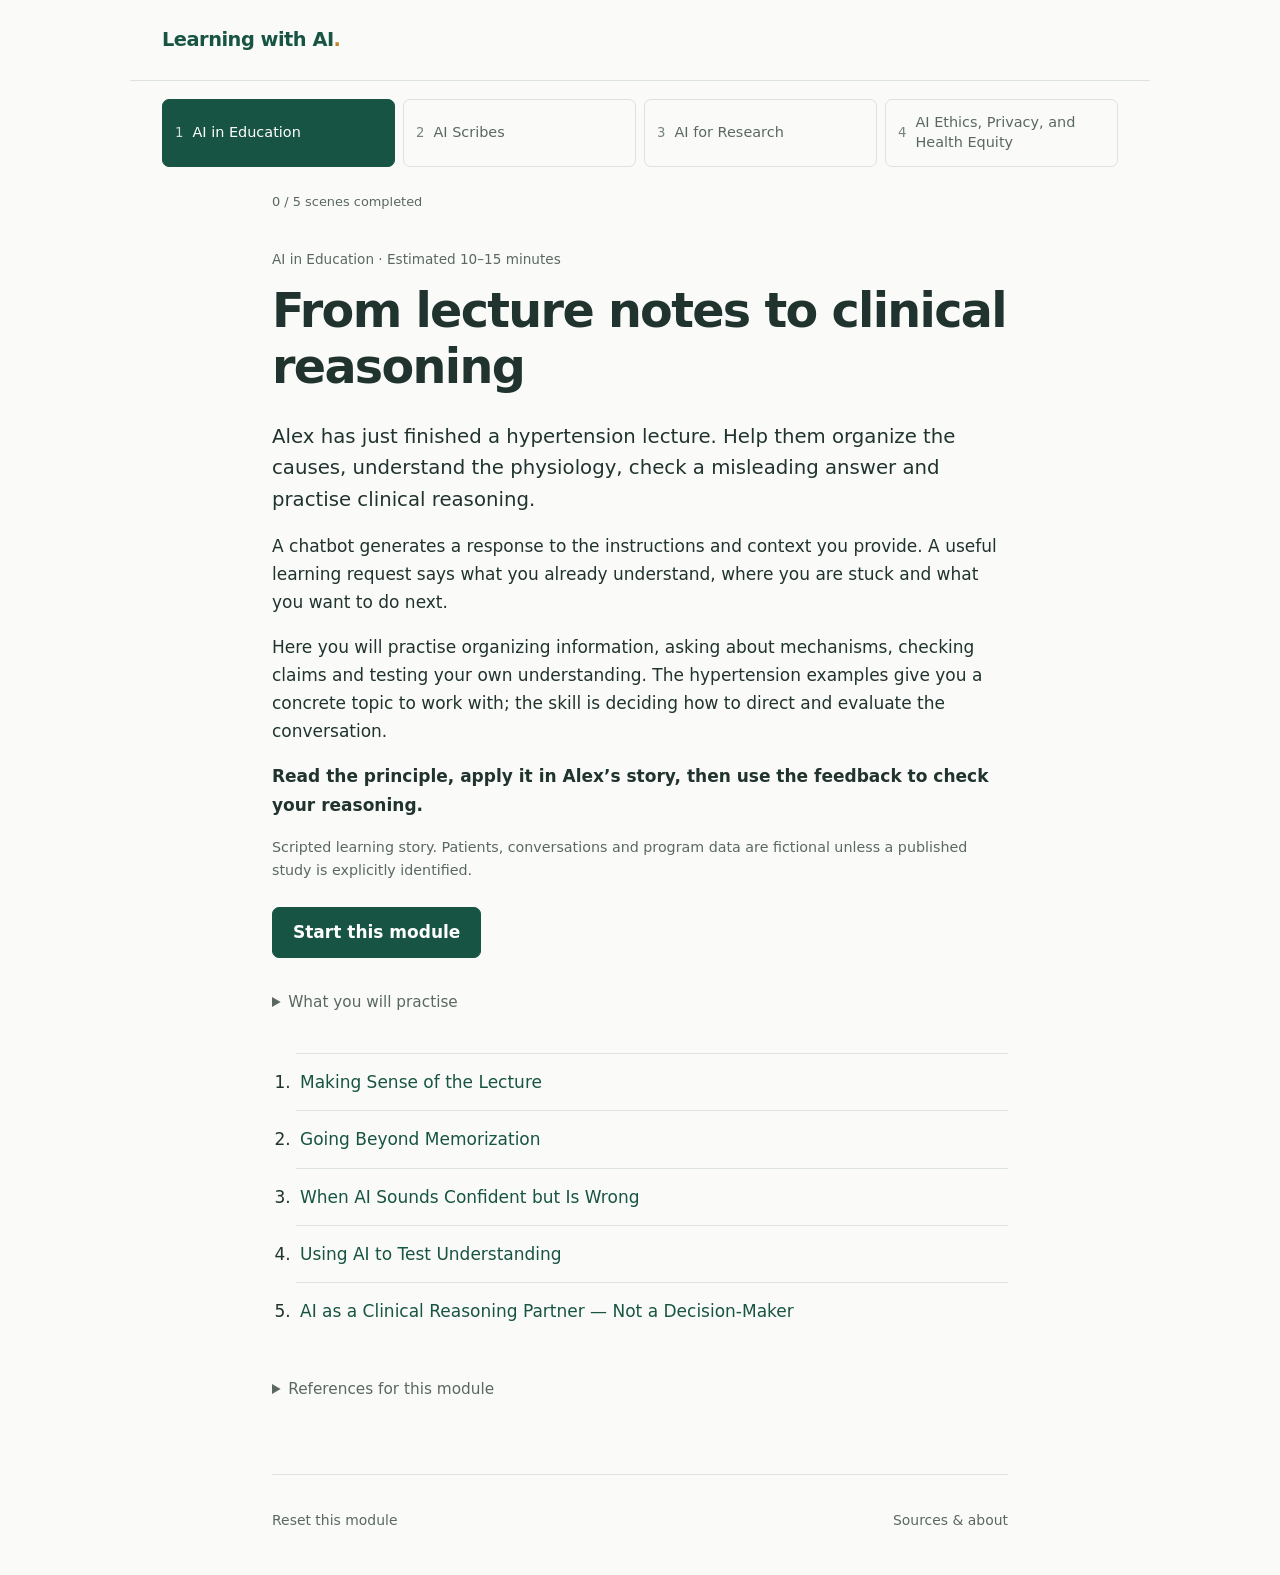
==== index.html @ 5d8c1563 "Restore chat bubbles throughout visible scenarios" ====
<!DOCTYPE html>
<html lang="en">
  <head>
    <meta charset="utf-8" />
    <meta name="viewport" content="width=device-width,initial-scale=1" />
    <meta name="theme-color" content="#173e35" />
    <meta
      name="description"
      content="Four interactive modules for medical students: AI in education, clinical scribes, research, ethics, privacy and health equity."
    />
    <title>
      Learning With AI: Education, Scribes, Research and Ethics
    </title>
    <link rel="icon" href="assets/favicon.svg" type="image/svg+xml" />
    <link rel="stylesheet" href="styles.css?v=20261108-chat-scenes" />
    <script src="scenarios.js?v=20261108-chat-scenes" defer></script>
    <script src="app.js?v=20261108-chat-scenes" defer></script>
  </head>
  <body>
    <noscript
      ><p style="padding: 24px">
        This interactive module requires JavaScript. Enable JavaScript to use
        the pre-generated activities. No live AI connection is required.
      </p></noscript
    >
    <a class="skip" href="#main">Skip to content</a>
    <header class="module-header">
      <a class="brand" href="#education">Learning with AI<span aria-hidden="true">.</span></a>
    </header>
    <nav class="module-tabs" id="module-tabs" role="tablist" aria-label="Four learning modules"></nav>
    <div class="page">
      <div class="topbar"><span>A study guide for medical students</span><span id="progress-text" aria-live="polite">0 / 5 scenes completed</span></div>
      <main id="main" role="tabpanel" tabindex="-1"></main>
      <footer>
        <button class="text-button" id="reset">Reset this module</button><button class="text-button" id="about">
          Sources & about
        </button>
      </footer>
    </div>
    <div id="toast" class="toast" role="status"></div>
  </body>
</html>
---- styles.css ----
:root {
  font-family:system-ui,-apple-system,BlinkMacSystemFont,"Segoe UI",sans-serif;
  color:#20332e;
  background:#fafbf8;
  font-size:17px;
  line-height:1.65;
  --green:#185443;
  --muted:#5a6861;
  --line:#dce3dc}

* {
  box-sizing:border-box}
body {
  margin:0}
button,select {
  font:inherit}
button,a,select {
  -webkit-tap-highlight-color:transparent}
a {
  color:var(--green);
  text-underline-offset:3px}
button {
  cursor:pointer}
button:focus-visible,a:focus-visible,select:focus-visible,summary:focus-visible {
  outline:3px solid #c38327;
  outline-offset:4px}
h1,h2,h3,p {
  margin:0 0 1rem}
h1 {
  font-size:clamp(1.9rem,5vw,2.8rem);
  line-height:1.18;
  letter-spacing:-.035em;
  font-weight:650;
  margin-bottom:1.5rem}
h2 {
  font-size:1.28rem;
  line-height:1.35;
  letter-spacing:-.015em}
h3 {
  font-size:1.05rem;
  line-height:1.4}
p:last-child {
  margin-bottom:0}
.module-header {
  max-width:1020px;
  margin:auto;
  padding:24px 32px;
  display:flex;
  justify-content:space-between;
  align-items:center;
  border-bottom:1px solid var(--line)}
.brand {
  text-decoration:none;
  font-weight:700;
  font-size:1.14rem;
  letter-spacing:-.025em}
.brand span {
  color:#c38327}
.contents {
  position:relative;
  margin:0}
.contents summary {
  padding:8px;
  min-height:44px}
.contents nav {
  position:absolute;
  right:0;
  top:100%;
  width:min(330px,85vw);
  background:white;
  border:1px solid var(--line);
  border-radius:10px;
  padding:12px;
  z-index:5;
  box-shadow:0 12px 30px #20332e15}
.contents nav a {
  display:block;
  padding:10px 12px;
  text-decoration:none;
  border-radius:5px;
  line-height:1.4}
.contents nav a:hover,.contents nav a[aria-current] {
  background:#edf3ed}
.page {
  max-width:800px;
  padding:0 32px;
  margin:auto}
.topbar {
  display:flex;
  justify-content:space-between;
  gap:16px;
  font-size:.76rem;
  color:var(--muted);
  padding:24px 0 36px}
.topbar>span:first-child {
  display:none}
main {
  min-height:65vh;
  outline:none;
  padding-bottom:40px}
.eyebrow {
  font-size:.8rem;
  color:var(--muted);
  margin-bottom:12px}
.lead {
  font-size:1.16rem;
  line-height:1.6}
.quiet,small {
  font-size:.84rem;
  color:var(--muted)}
.path {
  padding:0;
  list-style:none;
  margin:30px 0;
  counter-reset:part}
.path li {
  display:grid;
  grid-template-columns:90px 1fr;
  gap:18px;
  padding:14px 0;
  border-top:1px solid var(--line)}
.path li:last-child {
  border-bottom:1px solid var(--line)}
.path span {
  color:var(--muted);
  font-size:.94rem}
.actions {
  display:flex;
  flex-wrap:wrap;
  gap:12px;
  margin-top:24px;
  margin-bottom:20px}
.primary,.secondary {
  border:1px solid var(--green);
  border-radius:7px;
  padding:12px 20px;
  line-height:1.5;
  min-height:48px;
  text-align:left}
.primary {
  background:var(--green);
  color:white;
  font-weight:600}
.primary:hover {
  background:#103d30}
.secondary {
  background:transparent;
  color:var(--green)}
.secondary:hover {
  background:#edf3ed}
.choices {
  display:grid;
  gap:12px}
.choices .secondary {
  padding:18px 20px;
  background:white;
  border-color:#b8c7bc;
  color:#20332e}
.choices .secondary:hover {
  border-color:var(--green);
  background:#f0f5ef}
.teaching {
  margin-bottom:24px}
.context {
  border-left:3px solid #adbdb0;
  padding:4px 0 4px 18px;
  color:#3f5148;
  margin:24px 0}
.goal {
  font-size:.94rem;
  background:#edf2eb;
  border-radius:7px;
  padding:16px 20px;
  margin:26px 0 20px}
.goal b {
  font-size:.8rem;
  color:var(--muted)}
.decision h2 {
  margin-bottom:18px}
.chosen {
  font-size:.94rem;
  color:#4a5c51;
  margin:20px 0}
.chosen b {
  font-size:.8rem}
.result {
  border-left:4px solid;
  padding:18px 20px;
  border-radius:4px;
  margin:20px 0;
  outline:none;
  scroll-margin:24px}
.result h2,.result h3 {
  margin-bottom:8px}
.correct {
  background:#e9f4e9;
  border-color:#2d7045}
.incorrect {
  background:#f9eeea;
  border-color:#a44936}
.reply {
  padding:20px 0;
  border-bottom:1px solid var(--line)}
.reply h3 {
  font-size:.8rem;
  color:var(--muted);
  font-weight:500}
.reply p {
  font-size:1.04rem}
details {
  margin:22px 0;
  font-size:.9rem}
summary {
  cursor:pointer;
  color:var(--muted);
  min-height:44px;
  padding:10px 0}
details[open]>summary {
  margin-bottom:10px}
details .teaching {
  font-size:1rem}
small {
  display:block;
  line-height:1.5;
  margin-top:4px}
.sources p {
  margin-bottom:16px}
.back {
  margin-top:30px}
.back button {
  border:0;
  padding-left:0}
.case-tools {
  border-top:1px solid var(--line);
  padding-top:8px}
.case-tools label,.resource label {
  display:block;
  margin-bottom:8px;
  font-size:.85rem}
select {
  display:block;
  max-width:100%;
  border:1px solid #aebfb1;
  background:white;
  color:var(--green);
  padding:10px 12px;
  border-radius:5px;
  min-height:44px;
  margin-bottom:18px}
.hint {
  background:#f1eee0;
  padding:14px 18px;
  margin:16px 0}
.resource {
  margin-top:24px;
  padding-top:24px;
  border-top:1px solid var(--line)}
.chain {
  line-height:1.9}
blockquote {
  margin:24px 0;
  padding:20px;
  border-left:3px solid #a6b6aa;
  background:#f0f3ed;
  font-size:.94rem}
blockquote p {
  margin-top:10px}
.reference {
  padding:22px 0;
  border-bottom:1px solid var(--line)}
.reference h2 {
  font-size:1rem}
.reference p {
  font-size:.9rem;
  color:var(--muted)}
.comparison {
  font-size:.88rem;
  margin-top:14px!important}
table {
  width:100%;
  border-collapse:collapse;
  font-size:.85rem;
  line-height:1.4;
  margin:24px 0}
th,td {
  padding:12px 8px;
  text-align:left;
  border-bottom:1px solid var(--line)}
th {
  font-weight:600}
tbody th {
  font-weight:400;
  width:50%}
ul {
  padding-left:22px}
li {
  margin-bottom:12px}
footer {
  border-top:1px solid var(--line);
  padding:24px 0 32px;
  display:flex;
  justify-content:space-between;
  gap:12px}
.text-button {
  border:0;
  background:none;
  color:var(--muted);
  font-size:.82rem;
  padding:10px 0;
  min-height:44px}
.text-button:hover {
  text-decoration:underline}
.skip {
  position:absolute;
  width:1px;
  height:1px;
  padding:0;
  margin:-1px;
  overflow:hidden;
  clip:rect(0,0,0,0);
  white-space:nowrap;
  border:0}
.skip:focus {
  position:fixed;
  top:8px;
  left:8px;
  width:auto;
  height:auto;
  margin:0;
  clip:auto;
  padding:12px;
  background:white;
  z-index:10}
.toast {
  display:none}

@media(max-width:600px) {
  :root {
  font-size:16px}
.module-header {
  padding:16px 22px}
.page {
  padding:0 22px}
.topbar {
  padding:18px 0 28px}
h1 {
  font-size:2rem}
.path li {
  grid-template-columns:66px 1fr;
  gap:12px}
.actions {
  display:grid}
.actions button {
  width:100%}
.choices .secondary {
  padding:16px}
.result {
  padding:16px}
blockquote {
  padding:16px}
th,td {
  padding:10px 5px}
.brand {
  font-size:1.05rem}
}

@media(prefers-reduced-motion:reduce) {
  * {
  scroll-behavior:auto!important}
}

.verbatim {
  font: inherit;
  white-space: pre-wrap;
  overflow-wrap: anywhere;
  margin: 14px 0 0;
  line-height: 1.65;
}
.verbatim.code {
  font-family: ui-monospace, monospace;
  font-size: .78rem;
}
.hash { overflow-wrap: anywhere; }
.provenance { font-size: .8rem; }
.provenance .verbatim { font-size: .84rem; }
.source-check { margin-top: 22px; padding: 16px; background: #f1eee0; font-size: .9rem; }
.interactive-example { margin: 24px 0; }
.interactive-example iframe { width: 100%; height: 760px; border: 1px solid var(--line); border-radius: 8px; background: #f3f6fb; }
.choices { min-width: 0; }
.choices button { min-width: 0; overflow-wrap: anywhere; }

/* Four persistent top-level modules; all four stay visible on phones. */
.module-tabs { max-width: 1020px; margin: 0 auto; padding: 18px 32px 0; display: grid; grid-template-columns: repeat(4,minmax(0,1fr)); gap: 8px; }
.module-tabs button { display: flex; align-items: center; gap: 9px; text-align: left; padding: 13px 12px; min-height: 68px; border: 1px solid var(--line); background: transparent; color: var(--muted); border-radius: 7px; font-size: .85rem; line-height: 1.35; }
.module-tabs button[aria-selected="true"] { background: var(--green); border-color: var(--green); color: white; }
.tab-number { font-size: .78rem; opacity: .8; }
.scene-list { padding-left: 24px; margin: 28px 0; }
.scene-list li { border-top: 1px solid var(--line); margin: 0; }
.scene-list a { text-decoration: none; display: flex; justify-content: space-between; gap: 12px; padding: 14px 4px; }
.scene-list small { margin: 0; white-space: nowrap; }
.simulation { font-size: .84rem; color: var(--muted); }
.policy { margin: 24px 0; padding: 20px; background: #eef2e9; border-left: 3px solid #78966c; font-size: .88rem; }
.policy h2 { font-size: 1.05rem; }
.chat-example,.case-card { border: 1px solid var(--line); background: white; padding: 20px; border-radius: 8px; margin: 24px 0; }
.chat-label { color: var(--muted); font-size: .8rem; margin-bottom: 12px; }
.chat-example p,.case-card p { margin-bottom: 10px; }
.chat-example p:last-child,.case-card p:last-child { margin: 0; }
.table-wrap { overflow-x: auto; max-width: 100%; margin: 20px 0; }
.table-wrap table { min-width: 480px; margin: 0; }
.code-view { white-space: pre-wrap; overflow-wrap: anywhere; background: #edf1eb; padding: 18px; font-size: .82rem; line-height: 1.6; border-radius: 6px; }
fieldset { border: 0; padding: 0; margin: 26px 0 0; min-width: 0; }
legend { font-size: 1.15rem; font-weight: 600; line-height: 1.5; margin-bottom: 18px; }
.check-choice { display: flex; align-items: flex-start; gap: 12px; padding: 16px; border: 1px solid #b8c7bc; background: white; border-radius: 7px; margin-bottom: 12px; cursor: pointer; }
.check-choice input { flex: 0 0 auto; width: 19px; height: 19px; margin-top: 5px; accent-color: var(--green); }
.review-item { border-top: 1px solid #cbd5c7; padding: 16px 0 0; margin-top: 16px; }
.review-item h3 { font-size: .95rem; }.review-item p { font-size: .9rem; }.review-item.missed h3 { color: #8b352a; }
.note-review { display: grid; gap: 20px; margin: 24px 0; }
.encounter { margin: 0; padding: 16px 20px; background: #eff3ec; border: 1px solid var(--line); border-radius: 7px; }
.encounter p { font-size: .9rem; }.clinical-note { border: 1px solid var(--line); background: white; padding: 22px; border-radius: 7px; }
.clinical-note p { font-size: .9rem; margin-bottom: 10px; }.clinical-note h2 { font-size: 1.15rem; }
.journey { display: grid; grid-template-columns: repeat(3,minmax(0,1fr)); gap: 12px; padding: 0; list-style: none; margin: 26px 0; }
.journey li { margin: 0; padding: 16px; background: #edf2eb; border-radius: 7px; font-size: .9rem; }.journey span { display: block; margin-top: 8px; font-size: .82rem; }.journey .barrier { background: #f4eadd; }
.dashboard { background: #eef2e9; border-radius: 7px; padding: 20px; margin: 24px 0; }.dashboard>div { display: grid; grid-template-columns: repeat(3,minmax(0,1fr)); gap: 14px; margin: 20px 0; }.dashboard strong { display: block; font-size: 1.8rem; line-height: 1.4; }.dashboard p { font-size: .85rem; }
@media(min-width:1000px){.note-review { grid-template-columns: 1fr 1fr; }.page:has(.note-review) { max-width: 1060px; }}
@media(max-width:600px){.module-tabs { padding: 16px 22px 0; grid-template-columns: repeat(2,minmax(0,1fr)); }.module-tabs button { font-size: .83rem; min-height: 76px; padding: 12px; }.journey { grid-template-columns: 1fr; }.dashboard>div { grid-template-columns: 1fr; }.dashboard>div p { display: flex; align-items: center; gap: 16px; margin: 0; }.dashboard strong { font-size: 1.5rem; min-width: 90px; }.clinical-note { padding: 18px; }}
.incorrect-code { border-left: 3px solid #a44936; background: #f9eeea; }
.correct-code { border-left: 3px solid #2d7045; background: #e9f4e9; }
.dialogue { display: grid; gap: 12px; margin: 24px 0; }
.dialogue-turn { padding: 16px 20px; border-radius: 8px; background: #edf2eb; border: 1px solid var(--line); }
.dialogue-turn.student-turn { background: white; margin-left: 24px; }
.dialogue-turn .chat-label { margin-bottom: 6px; }
.featured-continuation,.formula-check { margin: 26px 0; padding-top: 20px; border-top: 1px solid var(--line); }
.writing-comparison { display: grid; grid-template-columns: repeat(2,minmax(0,1fr)); gap: 16px; }
.writing-comparison article { border: 1px solid var(--line); border-radius: 7px; padding: 18px; background: white; }
.writing-comparison h3 { font-size: .95rem; }.writing-comparison p { font-size: .92rem; }
.equity-comparison { background: #edf2eb; padding: 20px; border-radius: 7px; margin: 24px 0; }
.equity-comparison p { font-size: .9rem; }.equity-comparison td,.equity-comparison th { overflow-wrap: anywhere; }
@media(max-width:600px){.writing-comparison { grid-template-columns: 1fr; }.dialogue-turn.student-turn { margin-left: 12px; }.dialogue-turn { padding: 16px; }}

.teaching { margin: 28px 0 34px; padding: 22px 24px; background: #edf2eb; border-radius: 8px; }
.teaching h2 { font-size: 1.3rem; }.teaching .eyebrow { margin: 0 0 8px; }
.teaching p:last-child { margin-bottom: 0; }.application { color: var(--muted); }
.scenario { border-top: 1px solid var(--line); padding-top: 24px; margin-bottom: 30px; }
.scenario>h2 { margin-bottom: 24px; }.scenario .dialogue { margin: 16px 0; }
.learning-route { font-weight: 600; }
@media(max-width:600px){.teaching { padding: 18px; }}

.conversation { display: grid; gap: 18px; margin: 24px 0; min-width: 0; }
.conversation-turn { max-width: 92%; min-width: 0; padding: 18px 22px; border: 1px solid var(--line); border-radius: 14px 14px 14px 3px; background: #fff; }
.conversation-turn.from-student { justify-self: end; background: #e4eee8; border-radius: 14px 14px 3px 14px; }
.conversation-turn.from-ai { background: #f0f3ee; }
.conversation-turn .speaker { font-size: .8rem; font-weight: 700; color: #285748; margin-bottom: 10px; }
.conversation-turn p:last-child,.scene-narration p:last-child { margin-bottom: 0; }
.scene-narration { color: #52635c; font-size: .94rem; }
.conversation-turn pre { max-width: 100%; }.conversation-turn .table-wrap { max-width: 100%; }
@media(max-width:600px){.conversation-turn { max-width: 96%; padding: 16px; }.conversation { gap: 16px; }}
.scene-narration { min-width: 0; }.conversation .table-wrap { width: 100%; overflow-x: auto; }.conversation-turn { width: fit-content; overflow-wrap: anywhere; box-sizing: border-box; }
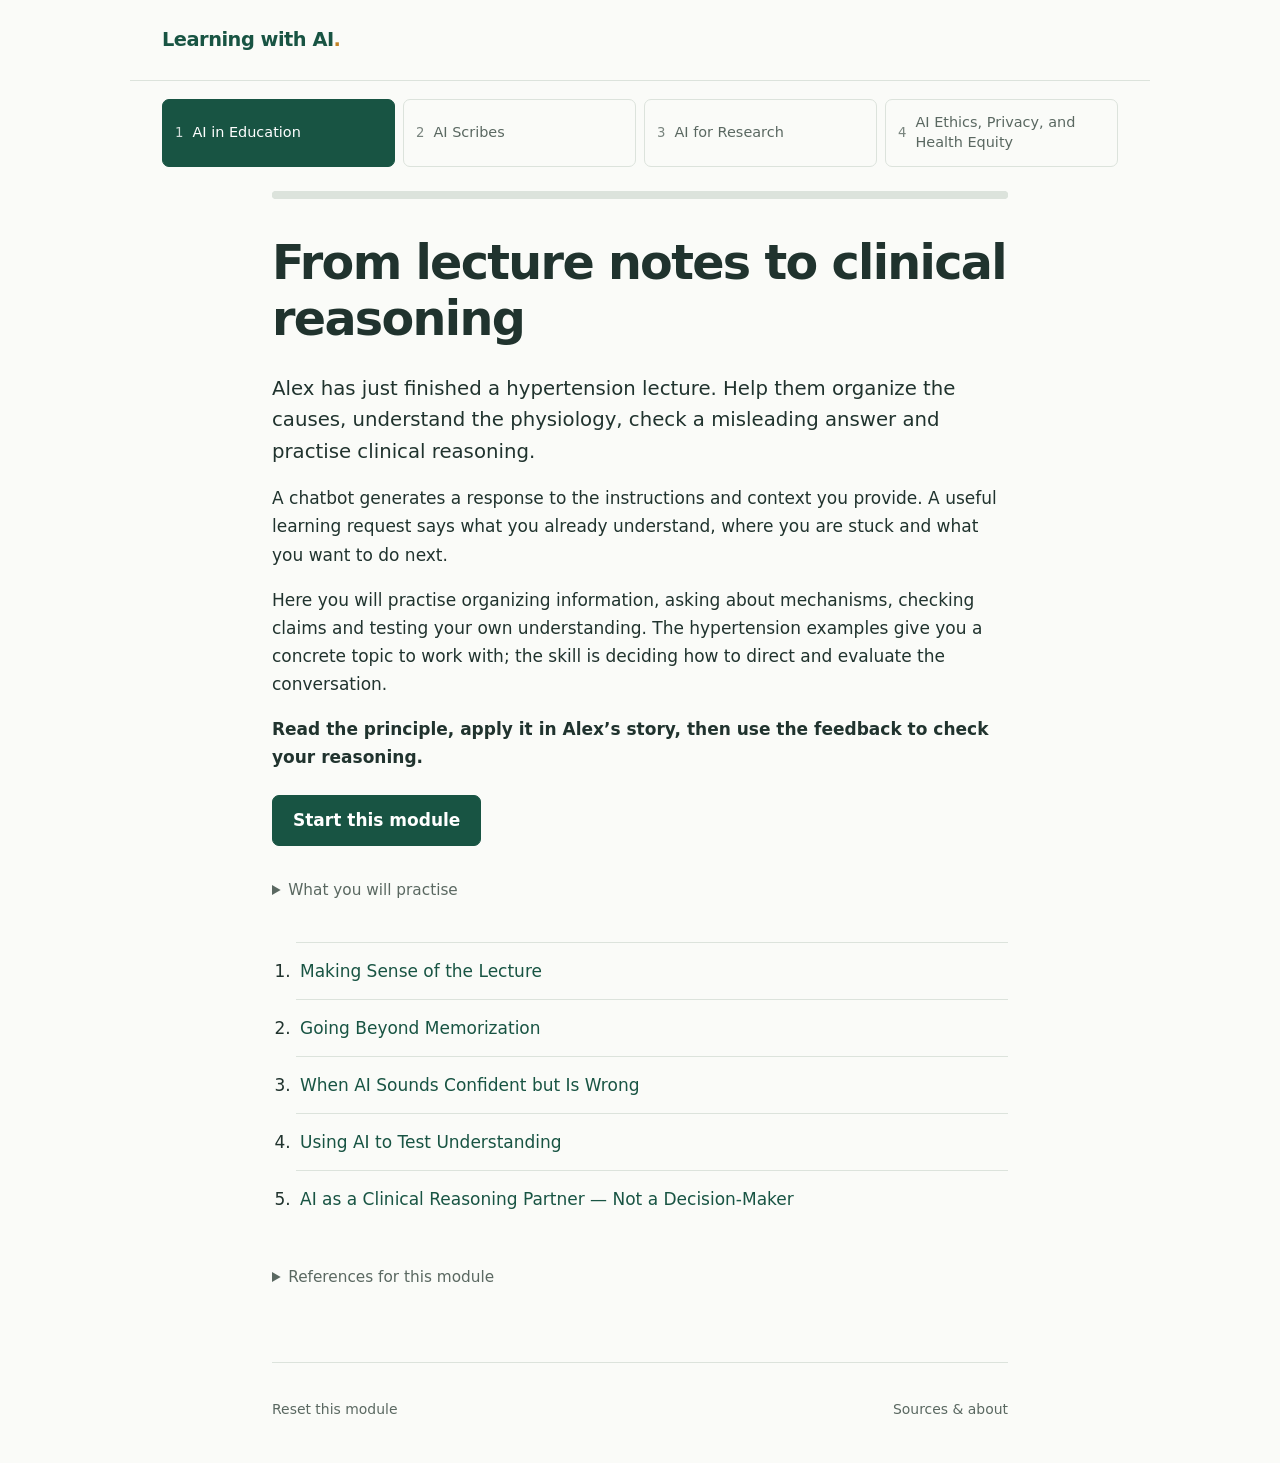
==== commit 121d7d84: "Remove disclaimers and repeated module label; add progress bar; credit authors Co-Authored-By: Claud" ====
--- a/index.html
+++ b/index.html
@@ -12,9 +12,9 @@
       Learning With AI: Education, Scribes, Research and Ethics
     </title>
     <link rel="icon" href="assets/favicon.svg" type="image/svg+xml" />
-    <link rel="stylesheet" href="styles.css?v=20261108-chat-scenes" />
-    <script src="scenarios.js?v=20261108-chat-scenes" defer></script>
-    <script src="app.js?v=20261108-chat-scenes" defer></script>
+    <link rel="stylesheet" href="styles.css?v=20261108-challenging-options" />
+    <script src="scenarios.js?v=20261108-challenging-options" defer></script>
+    <script src="app.js?v=20261108-challenging-options" defer></script>
   </head>
   <body>
     <noscript
@@ -29,7 +29,7 @@
     </header>
     <nav class="module-tabs" id="module-tabs" role="tablist" aria-label="Four learning modules"></nav>
     <div class="page">
-      <div class="topbar"><span>A study guide for medical students</span><span id="progress-text" aria-live="polite">0 / 5 scenes completed</span></div>
+      <div class="topbar"><span>A study guide for medical students</span><progress id="progress" max="5" value="0"></progress></div>
       <main id="main" role="tabpanel" tabindex="-1"></main>
       <footer>
         <button class="text-button" id="reset">Reset this module</button><button class="text-button" id="about">
--- a/styles.css
+++ b/styles.css
@@ -455,3 +455,27 @@
 .conversation-turn pre { max-width: 100%; }.conversation-turn .table-wrap { max-width: 100%; }
 @media(max-width:600px){.conversation-turn { max-width: 96%; padding: 16px; }.conversation { gap: 16px; }}
 .scene-narration { min-width: 0; }.conversation .table-wrap { width: 100%; overflow-x: auto; }.conversation-turn { width: fit-content; overflow-wrap: anywhere; box-sizing: border-box; }
+
+.scenario-heading { display:flex; flex-wrap:wrap; align-items:baseline; justify-content:space-between; gap:8px 20px; margin-bottom:22px; }
+.scenario-heading h2 { margin:0; }.scenario-heading button { font-size:.85rem; }
+.chat-list { padding-left:22px; margin:12px 0 18px; }.chat-list li { margin:4px 0; }
+.decision { scroll-margin-top:24px; }.decision:focus { outline:none; }
+.continuation { margin:28px 0; }.continuation>h2 { font-size:1.2rem; }
+.conversation .table-wrap table { min-width: 680px; }.conversation .table-wrap th,.conversation .table-wrap td { overflow-wrap: normal; word-break: normal; }
+
+#progress {
+  flex:1;
+  height:8px;
+  border:0;
+  border-radius:4px;
+  background:var(--line);
+  appearance:none}
+#progress::-webkit-progress-bar {
+  background:var(--line);
+  border-radius:4px}
+#progress::-webkit-progress-value {
+  background:var(--green);
+  border-radius:4px}
+#progress::-moz-progress-bar {
+  background:var(--green);
+  border-radius:4px}
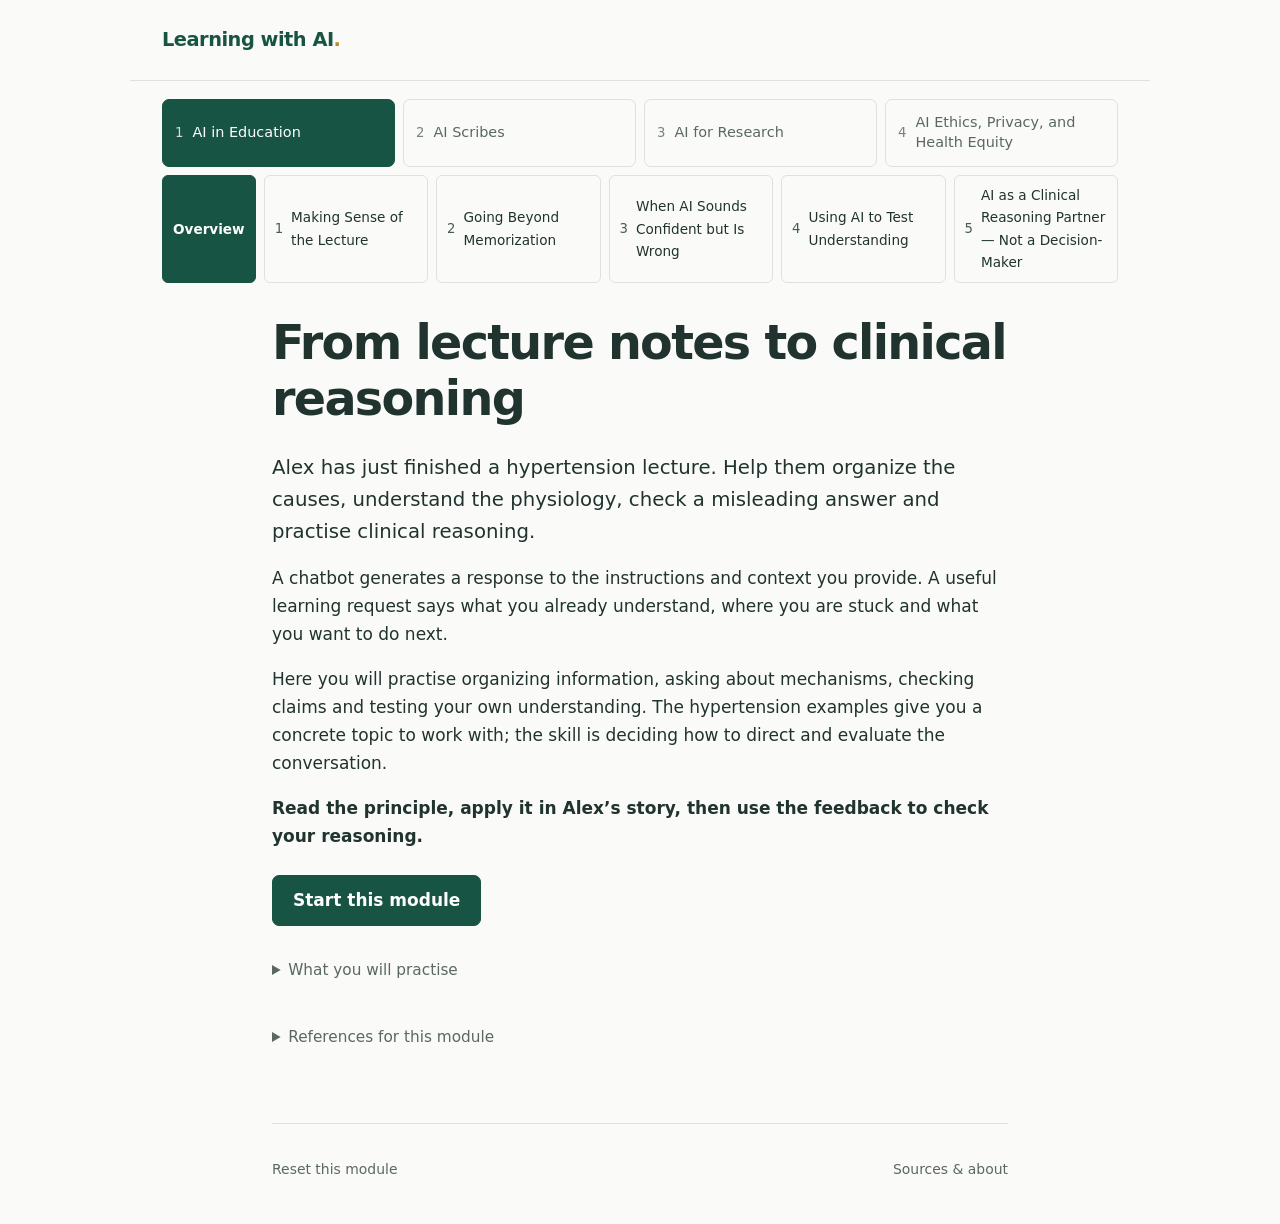
==== commit 2ae23ef0: "Add scene button row; remove progress bar and repeated scene titles Co-Authored-By: Claude Opus 5.5 " ====
--- a/index.html
+++ b/index.html
@@ -12,9 +12,9 @@
       Learning With AI: Education, Scribes, Research and Ethics
     </title>
     <link rel="icon" href="assets/favicon.svg" type="image/svg+xml" />
-    <link rel="stylesheet" href="styles.css?v=20261108-challenging-options" />
-    <script src="scenarios.js?v=20261108-challenging-options" defer></script>
-    <script src="app.js?v=20261108-challenging-options" defer></script>
+    <link rel="stylesheet" href="styles.css?v=20261110-scene-row2" />
+    <script src="scenarios.js?v=20261110-scene-row2" defer></script>
+    <script src="app.js?v=20261110-scene-row2" defer></script>
   </head>
   <body>
     <noscript
@@ -28,9 +28,9 @@
       <a class="brand" href="#education">Learning with AI<span aria-hidden="true">.</span></a>
     </header>
     <nav class="module-tabs" id="module-tabs" role="tablist" aria-label="Four learning modules"></nav>
+    <nav class="scene-tabs" id="scene-tabs" aria-label="Scenes in this module"></nav>
     <div class="page">
-      <div class="topbar"><span>A study guide for medical students</span><progress id="progress" max="5" value="0"></progress></div>
-      <main id="main" role="tabpanel" tabindex="-1"></main>
+            <main id="main" role="tabpanel" tabindex="-1"></main>
       <footer>
         <button class="text-button" id="reset">Reset this module</button><button class="text-button" id="about">
           Sources & about
--- a/styles.css
+++ b/styles.css
@@ -463,19 +463,53 @@
 .continuation { margin:28px 0; }.continuation>h2 { font-size:1.2rem; }
 .conversation .table-wrap table { min-width: 680px; }.conversation .table-wrap th,.conversation .table-wrap td { overflow-wrap: normal; word-break: normal; }
 
-#progress {
-  flex:1;
-  height:8px;
-  border:0;
-  border-radius:4px;
-  background:var(--line);
-  appearance:none}
-#progress::-webkit-progress-bar {
-  background:var(--line);
-  border-radius:4px}
-#progress::-webkit-progress-value {
+.scene-tabs {
+  position:relative;
+  max-width:1020px;
+  margin:0 auto;
+  padding:8px 32px 0;
+  display:flex;
+  gap:8px;
+  overflow-x:auto}
+.scene-tabs button {
+  flex:1 1 0;
+  min-width:120px;
+  min-height:48px;
+  display:flex;
+  align-items:center;
+  gap:8px;
+  text-align:left;
+  padding:8px 10px;
+  border:1px solid var(--line);
+  border-radius:6px;
+  background:transparent;
+  color:inherit;
+  font:inherit;
+  font-size:.8rem;
+  cursor:pointer}
+.scene-tabs button:first-child {
+  flex:0 0 auto;
+  min-width:0}
+.scene-tabs button[aria-current="page"] {
   background:var(--green);
-  border-radius:4px}
-#progress::-moz-progress-bar {
-  background:var(--green);
-  border-radius:4px}
+  border-color:var(--green);
+  color:white;
+  font-weight:600}
+.scene-tabs .done[aria-current="page"] .tab-number {
+  color:white}
+main {
+  padding-top:32px}
+.visually-hidden {
+  position:absolute;
+  width:1px;
+  height:1px;
+  overflow:hidden;
+  clip:rect(0 0 0 0);
+  white-space:nowrap}
+.scene-tabs .done .tab-number {
+  color:var(--green);
+  font-weight:700}
+@media(max-width:600px){.scene-tabs {
+  padding:8px 22px 0}
+.scene-tabs button {
+  flex:0 0 150px}}
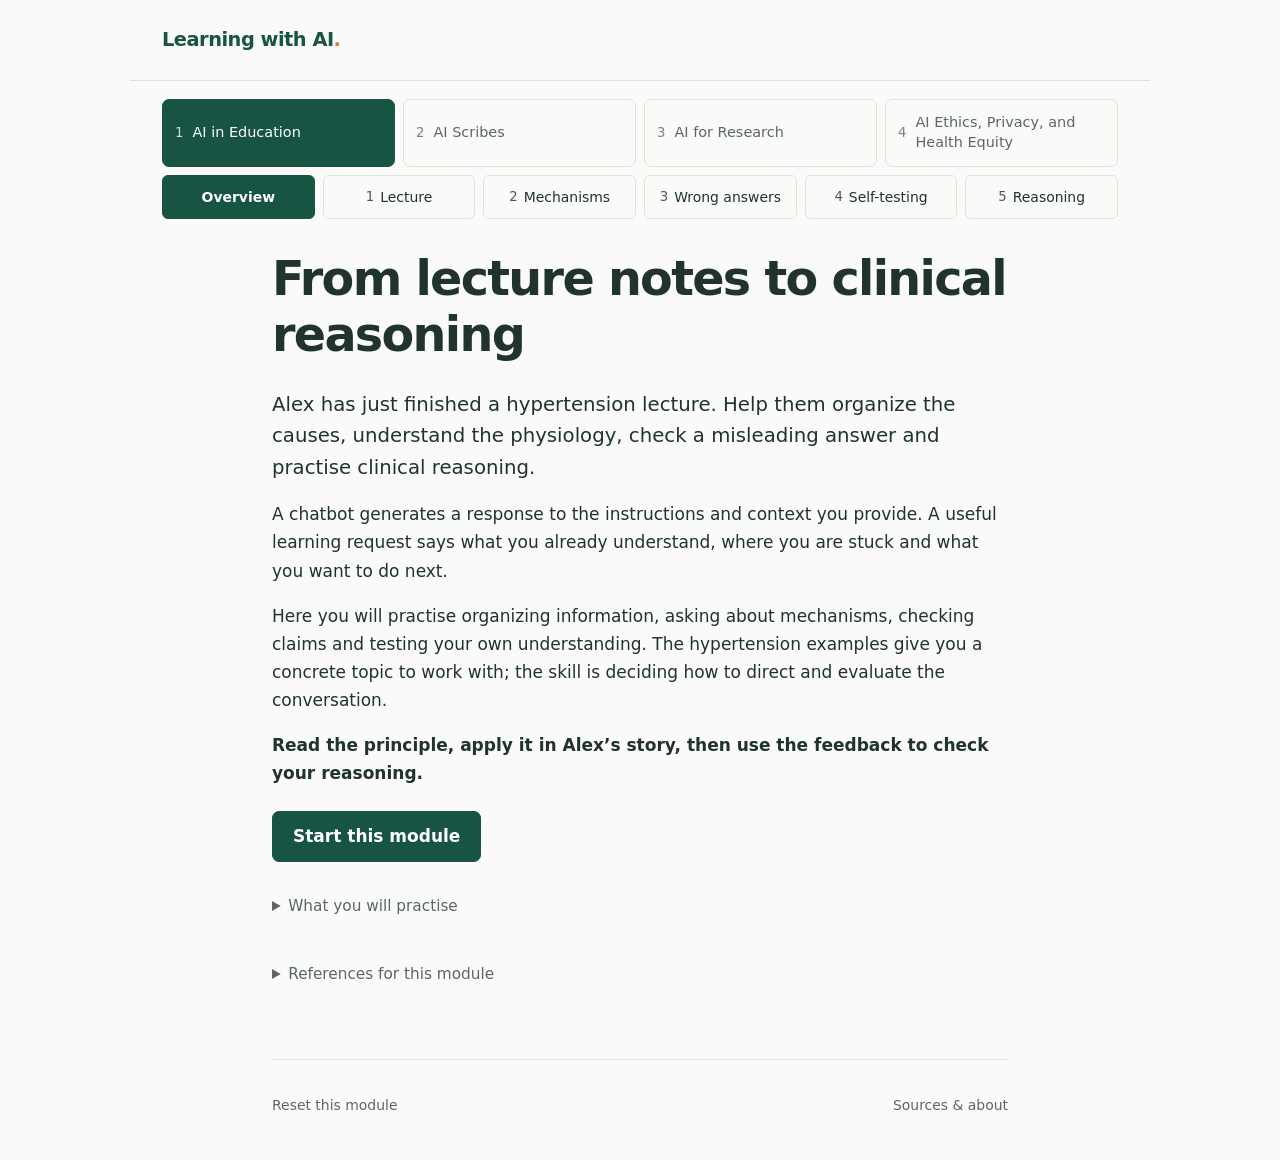
==== commit 649ad932: "Short scene labels without scrolling; restore scene titles Co-Authored-By: Claude Opus 5.5 <noreply@" ====
--- a/index.html
+++ b/index.html
@@ -12,9 +12,9 @@
       Learning With AI: Education, Scribes, Research and Ethics
     </title>
     <link rel="icon" href="assets/favicon.svg" type="image/svg+xml" />
-    <link rel="stylesheet" href="styles.css?v=20261110-scene-row2" />
-    <script src="scenarios.js?v=20261110-scene-row2" defer></script>
-    <script src="app.js?v=20261110-scene-row2" defer></script>
+    <link rel="stylesheet" href="styles.css?v=20261110-scene-row3" />
+    <script src="scenarios.js?v=20261110-scene-row3" defer></script>
+    <script src="app.js?v=20261110-scene-row3" defer></script>
   </head>
   <body>
     <noscript
--- a/styles.css
+++ b/styles.css
@@ -464,32 +464,29 @@
 .conversation .table-wrap table { min-width: 680px; }.conversation .table-wrap th,.conversation .table-wrap td { overflow-wrap: normal; word-break: normal; }
 
 .scene-tabs {
-  position:relative;
   max-width:1020px;
   margin:0 auto;
   padding:8px 32px 0;
-  display:flex;
-  gap:8px;
-  overflow-x:auto}
+  display:grid;
+  grid-auto-flow:column;
+  grid-auto-columns:minmax(0,1fr);
+  gap:8px}
 .scene-tabs button {
-  flex:1 1 0;
-  min-width:120px;
-  min-height:48px;
+  min-height:44px;
   display:flex;
   align-items:center;
-  gap:8px;
-  text-align:left;
-  padding:8px 10px;
+  justify-content:center;
+  gap:6px;
+  text-align:center;
+  padding:6px 8px;
   border:1px solid var(--line);
   border-radius:6px;
   background:transparent;
   color:inherit;
   font:inherit;
-  font-size:.8rem;
+  font-size:.82rem;
+  line-height:1.2;
   cursor:pointer}
-.scene-tabs button:first-child {
-  flex:0 0 auto;
-  min-width:0}
 .scene-tabs button[aria-current="page"] {
   background:var(--green);
   border-color:var(--green);
@@ -510,6 +507,6 @@
   color:var(--green);
   font-weight:700}
 @media(max-width:600px){.scene-tabs {
-  padding:8px 22px 0}
-.scene-tabs button {
-  flex:0 0 150px}}
+  padding:8px 22px 0;
+  grid-auto-flow:row;
+  grid-template-columns:repeat(4,minmax(0,1fr))}}
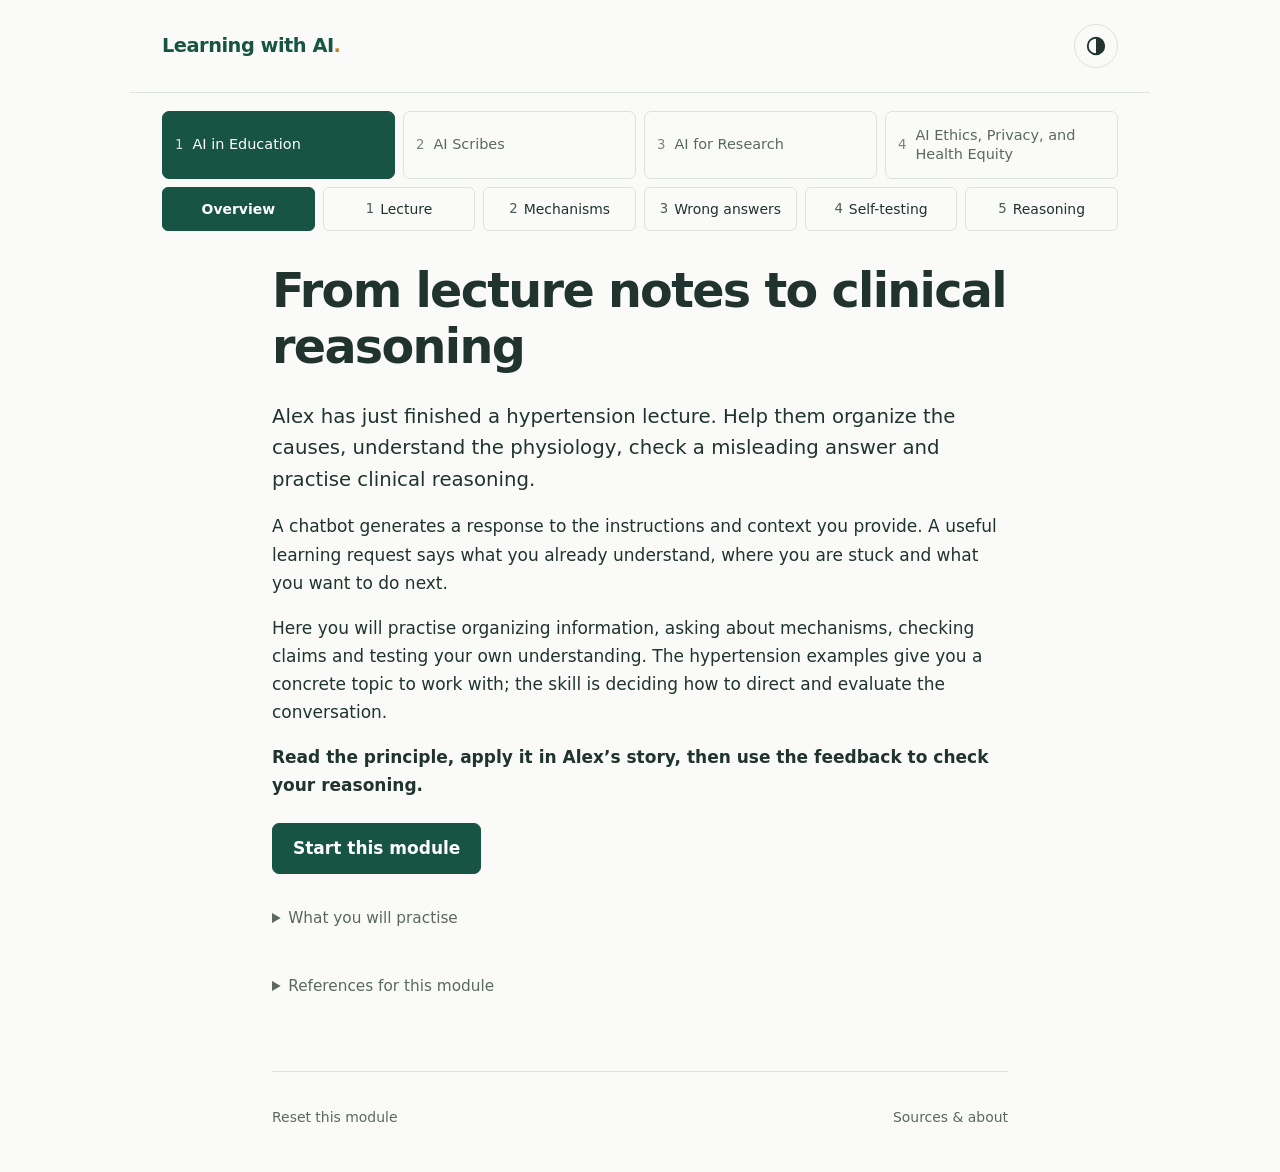
==== commit b369b900: "Add light and dark mode with WCAG AA colour tokens Co-Authored-By: Claude Opus 5.5 <noreply@anthropi" ====
--- a/index.html
+++ b/index.html
@@ -11,10 +11,13 @@
     <title>
       Learning With AI: Education, Scribes, Research and Ethics
     </title>
+    <script>
+      try { const t = localStorage.getItem('learning-with-ai-theme'); document.documentElement.dataset.theme = t || (matchMedia('(prefers-color-scheme: dark)').matches ? 'dark' : 'light'); } catch { document.documentElement.dataset.theme = 'light'; }
+    </script>
     <link rel="icon" href="assets/favicon.svg" type="image/svg+xml" />
-    <link rel="stylesheet" href="styles.css?v=20261110-scene-row3" />
-    <script src="scenarios.js?v=20261110-scene-row3" defer></script>
-    <script src="app.js?v=20261110-scene-row3" defer></script>
+    <link rel="stylesheet" href="styles.css?v=20261110-theme" />
+    <script src="scenarios.js?v=20261110-theme" defer></script>
+    <script src="app.js?v=20261110-theme" defer></script>
   </head>
   <body>
     <noscript
@@ -26,6 +29,7 @@
     <a class="skip" href="#main">Skip to content</a>
     <header class="module-header">
       <a class="brand" href="#education">Learning with AI<span aria-hidden="true">.</span></a>
+      <button type="button" class="theme-toggle" id="theme-toggle" aria-label="Switch to dark mode" title="Switch to dark mode"><svg width="22" height="22" viewBox="0 0 24 24" aria-hidden="true"><circle cx="12" cy="12" r="9" fill="none" stroke="currentColor" stroke-width="2"/><path d="M12 3a9 9 0 0 1 0 18z" fill="currentColor"/></svg></button>
     </header>
     <nav class="module-tabs" id="module-tabs" role="tablist" aria-label="Four learning modules"></nav>
     <nav class="scene-tabs" id="scene-tabs" aria-label="Scenes in this module"></nav>
--- a/styles.css
+++ b/styles.css
@@ -1,12 +1,52 @@
 :root {
   font-family:system-ui,-apple-system,BlinkMacSystemFont,"Segoe UI",sans-serif;
-  color:#20332e;
-  background:#fafbf8;
+  color:var(--text);
+  background:var(--bg);
   font-size:17px;
   line-height:1.65;
+  color-scheme:light;
+  --text:#20332e;
+  --text2:#3f5148;
+  --bg:#fafbf8;
+  --surface:#ffffff;
+  --tint:#edf2eb;
+  --warm:#f1eee0;
   --green:#185443;
+  --green-hover:#103d30;
+  --on-green:#ffffff;
+  --link:#185443;
   --muted:#5a6861;
-  --line:#dce3dc}
+  --line:#dce3dc;
+  --border:#7f9387;
+  --border-accent:#78966c;
+  --accent:#c38327;
+  --ok:#2d7045;
+  --ok-bg:#e9f4e9;
+  --bad:#a44936;
+  --bad-bg:#f9eeea;
+  --bad-text:#8b352a}
+:root[data-theme="dark"] {
+  color-scheme:dark;
+  --text:#e4ece7;
+  --text2:#c4d0ca;
+  --bg:#111715;
+  --surface:#19221f;
+  --tint:#1f2a26;
+  --warm:#2a2620;
+  --green:#1d6b53;
+  --green-hover:#24805f;
+  --on-green:#ffffff;
+  --link:#86d0ad;
+  --muted:#a9b7b0;
+  --line:#2f3b37;
+  --border:#6f8479;
+  --border-accent:#6f9a7e;
+  --accent:#e2a64c;
+  --ok:#6fcf8f;
+  --ok-bg:#16301f;
+  --bad:#f08c78;
+  --bad-bg:#3a1f1a;
+  --bad-text:#f4a596}
 
 * {
   box-sizing:border-box}
@@ -17,12 +57,12 @@
 button,a,select {
   -webkit-tap-highlight-color:transparent}
 a {
-  color:var(--green);
+  color:var(--link);
   text-underline-offset:3px}
 button {
   cursor:pointer}
 button:focus-visible,a:focus-visible,select:focus-visible,summary:focus-visible {
-  outline:3px solid #c38327;
+  outline:3px solid var(--accent);
   outline-offset:4px}
 h1,h2,h3,p {
   margin:0 0 1rem}
@@ -55,7 +95,7 @@
   font-size:1.14rem;
   letter-spacing:-.025em}
 .brand span {
-  color:#c38327}
+  color:var(--accent)}
 .contents {
   position:relative;
   margin:0}
@@ -67,7 +107,7 @@
   right:0;
   top:100%;
   width:min(330px,85vw);
-  background:white;
+  background:var(--surface);
   border:1px solid var(--line);
   border-radius:10px;
   padding:12px;
@@ -80,7 +120,7 @@
   border-radius:5px;
   line-height:1.4}
 .contents nav a:hover,.contents nav a[aria-current] {
-  background:#edf3ed}
+  background:var(--tint)}
 .page {
   max-width:800px;
   padding:0 32px;
@@ -139,36 +179,36 @@
   text-align:left}
 .primary {
   background:var(--green);
-  color:white;
+  color:var(--on-green);
   font-weight:600}
 .primary:hover {
-  background:#103d30}
+  background:var(--green-hover)}
 .secondary {
   background:transparent;
-  color:var(--green)}
+  color:var(--link)}
 .secondary:hover {
-  background:#edf3ed}
+  background:var(--tint)}
 .choices {
   display:grid;
   gap:12px}
 .choices .secondary {
   padding:18px 20px;
-  background:white;
-  border-color:#b8c7bc;
-  color:#20332e}
+  background:var(--surface);
+  border-color:var(--border);
+  color:var(--text)}
 .choices .secondary:hover {
   border-color:var(--green);
-  background:#f0f5ef}
+  background:var(--tint)}
 .teaching {
   margin-bottom:24px}
 .context {
-  border-left:3px solid #adbdb0;
+  border-left:3px solid var(--border);
   padding:4px 0 4px 18px;
-  color:#3f5148;
+  color:var(--text2);
   margin:24px 0}
 .goal {
   font-size:.94rem;
-  background:#edf2eb;
+  background:var(--tint);
   border-radius:7px;
   padding:16px 20px;
   margin:26px 0 20px}
@@ -179,7 +219,7 @@
   margin-bottom:18px}
 .chosen {
   font-size:.94rem;
-  color:#4a5c51;
+  color:var(--text2);
   margin:20px 0}
 .chosen b {
   font-size:.8rem}
@@ -193,11 +233,11 @@
 .result h2,.result h3 {
   margin-bottom:8px}
 .correct {
-  background:#e9f4e9;
-  border-color:#2d7045}
+  background:var(--ok-bg);
+  border-color:var(--ok)}
 .incorrect {
-  background:#f9eeea;
-  border-color:#a44936}
+  background:var(--bad-bg);
+  border-color:var(--bad)}
 .reply {
   padding:20px 0;
   border-bottom:1px solid var(--line)}
@@ -240,15 +280,15 @@
 select {
   display:block;
   max-width:100%;
-  border:1px solid #aebfb1;
-  background:white;
-  color:var(--green);
+  border:1px solid var(--border);
+  background:var(--surface);
+  color:var(--link);
   padding:10px 12px;
   border-radius:5px;
   min-height:44px;
   margin-bottom:18px}
 .hint {
-  background:#f1eee0;
+  background:var(--warm);
   padding:14px 18px;
   margin:16px 0}
 .resource {
@@ -260,8 +300,8 @@
 blockquote {
   margin:24px 0;
   padding:20px;
-  border-left:3px solid #a6b6aa;
-  background:#f0f3ed;
+  border-left:3px solid var(--border);
+  background:var(--tint);
   font-size:.94rem}
 blockquote p {
   margin-top:10px}
@@ -329,7 +369,7 @@
   margin:0;
   clip:auto;
   padding:12px;
-  background:white;
+  background:var(--surface);
   z-index:10}
 .toast {
   display:none}
@@ -383,61 +423,61 @@
 .hash { overflow-wrap: anywhere; }
 .provenance { font-size: .8rem; }
 .provenance .verbatim { font-size: .84rem; }
-.source-check { margin-top: 22px; padding: 16px; background: #f1eee0; font-size: .9rem; }
+.source-check { margin-top: 22px; padding: 16px; background: var(--warm); font-size: .9rem; }
 .interactive-example { margin: 24px 0; }
-.interactive-example iframe { width: 100%; height: 760px; border: 1px solid var(--line); border-radius: 8px; background: #f3f6fb; }
+.interactive-example iframe { width: 100%; height: 760px; border: 1px solid var(--line); border-radius: 8px; background: var(--tint); }
 .choices { min-width: 0; }
 .choices button { min-width: 0; overflow-wrap: anywhere; }
 
 /* Four persistent top-level modules; all four stay visible on phones. */
 .module-tabs { max-width: 1020px; margin: 0 auto; padding: 18px 32px 0; display: grid; grid-template-columns: repeat(4,minmax(0,1fr)); gap: 8px; }
 .module-tabs button { display: flex; align-items: center; gap: 9px; text-align: left; padding: 13px 12px; min-height: 68px; border: 1px solid var(--line); background: transparent; color: var(--muted); border-radius: 7px; font-size: .85rem; line-height: 1.35; }
-.module-tabs button[aria-selected="true"] { background: var(--green); border-color: var(--green); color: white; }
+.module-tabs button[aria-selected="true"] { background: var(--green); border-color: var(--green); color: var(--on-green); }
 .tab-number { font-size: .78rem; opacity: .8; }
 .scene-list { padding-left: 24px; margin: 28px 0; }
 .scene-list li { border-top: 1px solid var(--line); margin: 0; }
 .scene-list a { text-decoration: none; display: flex; justify-content: space-between; gap: 12px; padding: 14px 4px; }
 .scene-list small { margin: 0; white-space: nowrap; }
 .simulation { font-size: .84rem; color: var(--muted); }
-.policy { margin: 24px 0; padding: 20px; background: #eef2e9; border-left: 3px solid #78966c; font-size: .88rem; }
+.policy { margin: 24px 0; padding: 20px; background: var(--tint); border-left: 3px solid var(--border-accent); font-size: .88rem; }
 .policy h2 { font-size: 1.05rem; }
-.chat-example,.case-card { border: 1px solid var(--line); background: white; padding: 20px; border-radius: 8px; margin: 24px 0; }
+.chat-example,.case-card { border: 1px solid var(--line); background: var(--surface); padding: 20px; border-radius: 8px; margin: 24px 0; }
 .chat-label { color: var(--muted); font-size: .8rem; margin-bottom: 12px; }
 .chat-example p,.case-card p { margin-bottom: 10px; }
 .chat-example p:last-child,.case-card p:last-child { margin: 0; }
 .table-wrap { overflow-x: auto; max-width: 100%; margin: 20px 0; }
 .table-wrap table { min-width: 480px; margin: 0; }
-.code-view { white-space: pre-wrap; overflow-wrap: anywhere; background: #edf1eb; padding: 18px; font-size: .82rem; line-height: 1.6; border-radius: 6px; }
+.code-view { white-space: pre-wrap; overflow-wrap: anywhere; background: var(--tint); padding: 18px; font-size: .82rem; line-height: 1.6; border-radius: 6px; }
 fieldset { border: 0; padding: 0; margin: 26px 0 0; min-width: 0; }
 legend { font-size: 1.15rem; font-weight: 600; line-height: 1.5; margin-bottom: 18px; }
-.check-choice { display: flex; align-items: flex-start; gap: 12px; padding: 16px; border: 1px solid #b8c7bc; background: white; border-radius: 7px; margin-bottom: 12px; cursor: pointer; }
+.check-choice { display: flex; align-items: flex-start; gap: 12px; padding: 16px; border: 1px solid var(--border); background: var(--surface); border-radius: 7px; margin-bottom: 12px; cursor: pointer; }
 .check-choice input { flex: 0 0 auto; width: 19px; height: 19px; margin-top: 5px; accent-color: var(--green); }
-.review-item { border-top: 1px solid #cbd5c7; padding: 16px 0 0; margin-top: 16px; }
-.review-item h3 { font-size: .95rem; }.review-item p { font-size: .9rem; }.review-item.missed h3 { color: #8b352a; }
+.review-item { border-top: 1px solid var(--border); padding: 16px 0 0; margin-top: 16px; }
+.review-item h3 { font-size: .95rem; }.review-item p { font-size: .9rem; }.review-item.missed h3 { color: var(--bad-text); }
 .note-review { display: grid; gap: 20px; margin: 24px 0; }
-.encounter { margin: 0; padding: 16px 20px; background: #eff3ec; border: 1px solid var(--line); border-radius: 7px; }
-.encounter p { font-size: .9rem; }.clinical-note { border: 1px solid var(--line); background: white; padding: 22px; border-radius: 7px; }
+.encounter { margin: 0; padding: 16px 20px; background: var(--tint); border: 1px solid var(--line); border-radius: 7px; }
+.encounter p { font-size: .9rem; }.clinical-note { border: 1px solid var(--line); background: var(--surface); padding: 22px; border-radius: 7px; }
 .clinical-note p { font-size: .9rem; margin-bottom: 10px; }.clinical-note h2 { font-size: 1.15rem; }
 .journey { display: grid; grid-template-columns: repeat(3,minmax(0,1fr)); gap: 12px; padding: 0; list-style: none; margin: 26px 0; }
-.journey li { margin: 0; padding: 16px; background: #edf2eb; border-radius: 7px; font-size: .9rem; }.journey span { display: block; margin-top: 8px; font-size: .82rem; }.journey .barrier { background: #f4eadd; }
-.dashboard { background: #eef2e9; border-radius: 7px; padding: 20px; margin: 24px 0; }.dashboard>div { display: grid; grid-template-columns: repeat(3,minmax(0,1fr)); gap: 14px; margin: 20px 0; }.dashboard strong { display: block; font-size: 1.8rem; line-height: 1.4; }.dashboard p { font-size: .85rem; }
+.journey li { margin: 0; padding: 16px; background: var(--tint); border-radius: 7px; font-size: .9rem; }.journey span { display: block; margin-top: 8px; font-size: .82rem; }.journey .barrier { background: var(--warm); }
+.dashboard { background: var(--tint); border-radius: 7px; padding: 20px; margin: 24px 0; }.dashboard>div { display: grid; grid-template-columns: repeat(3,minmax(0,1fr)); gap: 14px; margin: 20px 0; }.dashboard strong { display: block; font-size: 1.8rem; line-height: 1.4; }.dashboard p { font-size: .85rem; }
 @media(min-width:1000px){.note-review { grid-template-columns: 1fr 1fr; }.page:has(.note-review) { max-width: 1060px; }}
 @media(max-width:600px){.module-tabs { padding: 16px 22px 0; grid-template-columns: repeat(2,minmax(0,1fr)); }.module-tabs button { font-size: .83rem; min-height: 76px; padding: 12px; }.journey { grid-template-columns: 1fr; }.dashboard>div { grid-template-columns: 1fr; }.dashboard>div p { display: flex; align-items: center; gap: 16px; margin: 0; }.dashboard strong { font-size: 1.5rem; min-width: 90px; }.clinical-note { padding: 18px; }}
-.incorrect-code { border-left: 3px solid #a44936; background: #f9eeea; }
-.correct-code { border-left: 3px solid #2d7045; background: #e9f4e9; }
+.incorrect-code { border-left: 3px solid var(--bad); background: var(--bad-bg); }
+.correct-code { border-left: 3px solid var(--ok); background: var(--ok-bg); }
 .dialogue { display: grid; gap: 12px; margin: 24px 0; }
-.dialogue-turn { padding: 16px 20px; border-radius: 8px; background: #edf2eb; border: 1px solid var(--line); }
-.dialogue-turn.student-turn { background: white; margin-left: 24px; }
+.dialogue-turn { padding: 16px 20px; border-radius: 8px; background: var(--tint); border: 1px solid var(--line); }
+.dialogue-turn.student-turn { background: var(--surface); margin-left: 24px; }
 .dialogue-turn .chat-label { margin-bottom: 6px; }
 .featured-continuation,.formula-check { margin: 26px 0; padding-top: 20px; border-top: 1px solid var(--line); }
 .writing-comparison { display: grid; grid-template-columns: repeat(2,minmax(0,1fr)); gap: 16px; }
-.writing-comparison article { border: 1px solid var(--line); border-radius: 7px; padding: 18px; background: white; }
+.writing-comparison article { border: 1px solid var(--line); border-radius: 7px; padding: 18px; background: var(--surface); }
 .writing-comparison h3 { font-size: .95rem; }.writing-comparison p { font-size: .92rem; }
-.equity-comparison { background: #edf2eb; padding: 20px; border-radius: 7px; margin: 24px 0; }
+.equity-comparison { background: var(--tint); padding: 20px; border-radius: 7px; margin: 24px 0; }
 .equity-comparison p { font-size: .9rem; }.equity-comparison td,.equity-comparison th { overflow-wrap: anywhere; }
 @media(max-width:600px){.writing-comparison { grid-template-columns: 1fr; }.dialogue-turn.student-turn { margin-left: 12px; }.dialogue-turn { padding: 16px; }}
 
-.teaching { margin: 28px 0 34px; padding: 22px 24px; background: #edf2eb; border-radius: 8px; }
+.teaching { margin: 28px 0 34px; padding: 22px 24px; background: var(--tint); border-radius: 8px; }
 .teaching h2 { font-size: 1.3rem; }.teaching .eyebrow { margin: 0 0 8px; }
 .teaching p:last-child { margin-bottom: 0; }.application { color: var(--muted); }
 .scenario { border-top: 1px solid var(--line); padding-top: 24px; margin-bottom: 30px; }
@@ -446,12 +486,12 @@
 @media(max-width:600px){.teaching { padding: 18px; }}
 
 .conversation { display: grid; gap: 18px; margin: 24px 0; min-width: 0; }
-.conversation-turn { max-width: 92%; min-width: 0; padding: 18px 22px; border: 1px solid var(--line); border-radius: 14px 14px 14px 3px; background: #fff; }
-.conversation-turn.from-student { justify-self: end; background: #e4eee8; border-radius: 14px 14px 3px 14px; }
-.conversation-turn.from-ai { background: #f0f3ee; }
-.conversation-turn .speaker { font-size: .8rem; font-weight: 700; color: #285748; margin-bottom: 10px; }
+.conversation-turn { max-width: 92%; min-width: 0; padding: 18px 22px; border: 1px solid var(--line); border-radius: 14px 14px 14px 3px; background: var(--surface); }
+.conversation-turn.from-student { justify-self: end; background: var(--tint); border-radius: 14px 14px 3px 14px; }
+.conversation-turn.from-ai { background: var(--tint); }
+.conversation-turn .speaker { font-size: .8rem; font-weight: 700; color: var(--link); margin-bottom: 10px; }
 .conversation-turn p:last-child,.scene-narration p:last-child { margin-bottom: 0; }
-.scene-narration { color: #52635c; font-size: .94rem; }
+.scene-narration { color: var(--text2); font-size: .94rem; }
 .conversation-turn pre { max-width: 100%; }.conversation-turn .table-wrap { max-width: 100%; }
 @media(max-width:600px){.conversation-turn { max-width: 96%; padding: 16px; }.conversation { gap: 16px; }}
 .scene-narration { min-width: 0; }.conversation .table-wrap { width: 100%; overflow-x: auto; }.conversation-turn { width: fit-content; overflow-wrap: anywhere; box-sizing: border-box; }
@@ -490,10 +530,10 @@
 .scene-tabs button[aria-current="page"] {
   background:var(--green);
   border-color:var(--green);
-  color:white;
+  color:var(--on-green);
   font-weight:600}
 .scene-tabs .done[aria-current="page"] .tab-number {
-  color:white}
+  color:var(--on-green)}
 main {
   padding-top:32px}
 .visually-hidden {
@@ -504,9 +544,22 @@
   clip:rect(0 0 0 0);
   white-space:nowrap}
 .scene-tabs .done .tab-number {
-  color:var(--green);
+  color:var(--link);
   font-weight:700}
 @media(max-width:600px){.scene-tabs {
   padding:8px 22px 0;
   grid-auto-flow:row;
   grid-template-columns:repeat(4,minmax(0,1fr))}}
+
+.theme-toggle {
+  display:inline-flex;
+  align-items:center;
+  justify-content:center;
+  width:44px;
+  height:44px;
+  border:1px solid var(--line);
+  border-radius:50%;
+  background:transparent;
+  color:var(--text)}
+.theme-toggle:hover {
+  background:var(--tint)}
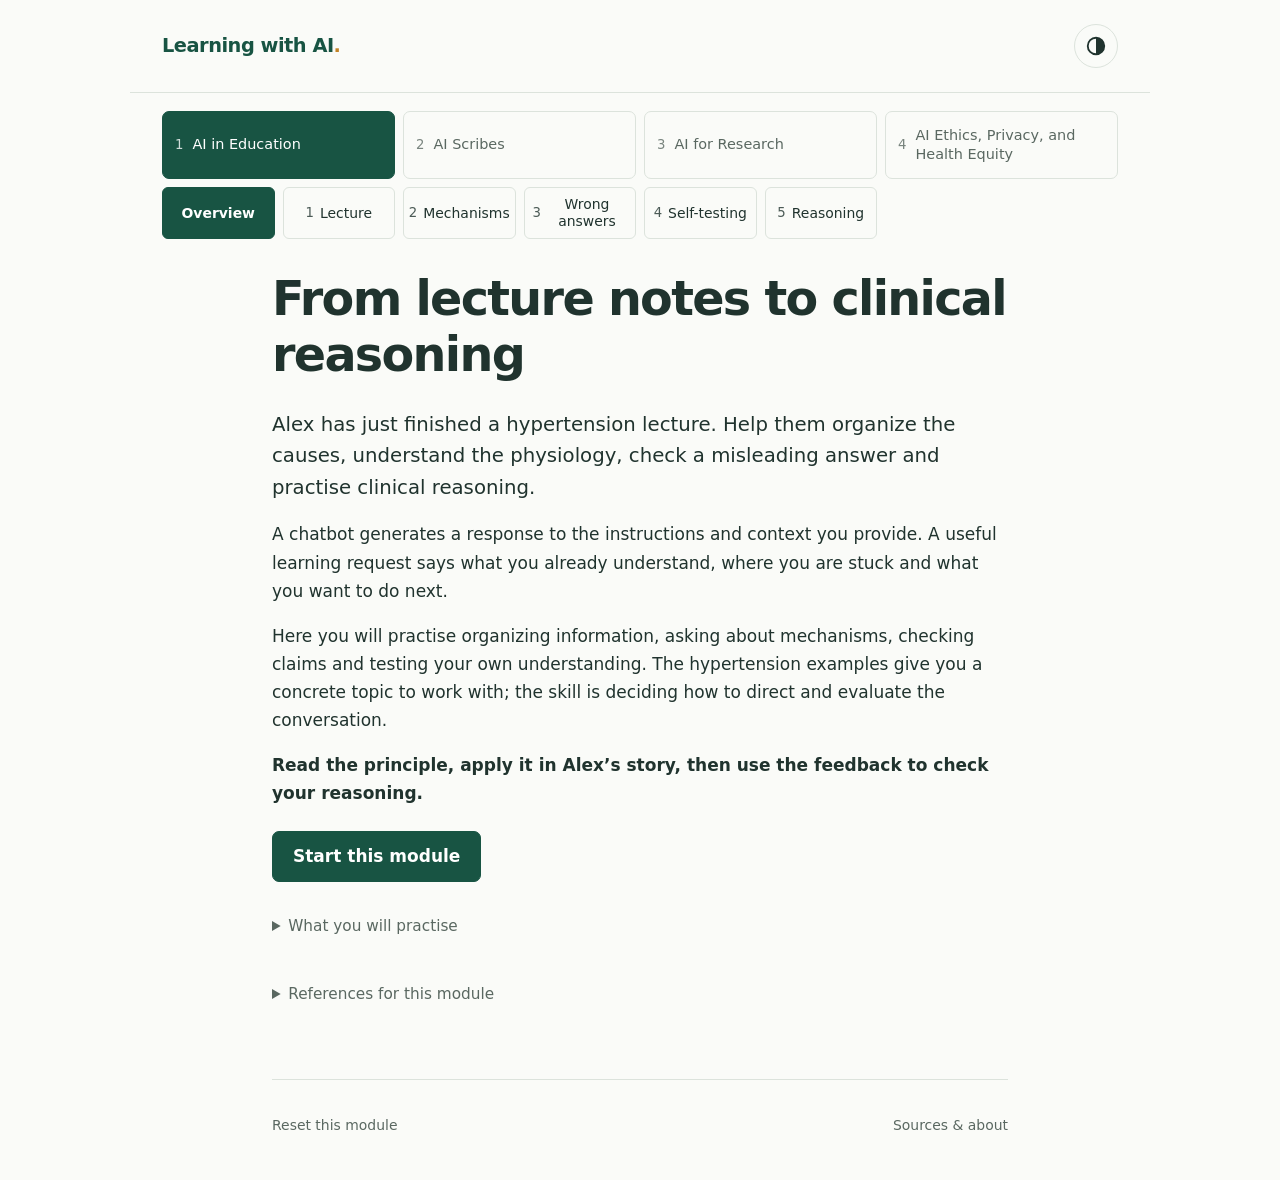
==== commit b7494a69: "Equal scene button sizes across modules; cite the Canadian AI curriculum Delphi study Co-Authored-By" ====
--- a/index.html
+++ b/index.html
@@ -15,9 +15,9 @@
       try { const t = localStorage.getItem('learning-with-ai-theme'); document.documentElement.dataset.theme = t || (matchMedia('(prefers-color-scheme: dark)').matches ? 'dark' : 'light'); } catch { document.documentElement.dataset.theme = 'light'; }
     </script>
     <link rel="icon" href="assets/favicon.svg" type="image/svg+xml" />
-    <link rel="stylesheet" href="styles.css?v=20261110-theme" />
-    <script src="scenarios.js?v=20261110-theme" defer></script>
-    <script src="app.js?v=20261110-theme" defer></script>
+    <link rel="stylesheet" href="styles.css?v=20261110-theme2" />
+    <script src="scenarios.js?v=20261110-theme2" defer></script>
+    <script src="app.js?v=20261110-theme2" defer></script>
   </head>
   <body>
     <noscript
--- a/styles.css
+++ b/styles.css
@@ -508,11 +508,11 @@
   margin:0 auto;
   padding:8px 32px 0;
   display:grid;
-  grid-auto-flow:column;
-  grid-auto-columns:minmax(0,1fr);
+  grid-template-columns:repeat(8,minmax(0,1fr));
   gap:8px}
 .scene-tabs button {
-  min-height:44px;
+  height:52px;
+  overflow:hidden;
   display:flex;
   align-items:center;
   justify-content:center;
@@ -548,8 +548,14 @@
   font-weight:700}
 @media(max-width:600px){.scene-tabs {
   padding:8px 22px 0;
-  grid-auto-flow:row;
-  grid-template-columns:repeat(4,minmax(0,1fr))}}
+  grid-template-columns:repeat(4,minmax(0,1fr))}
+.scene-tabs button {
+  padding:4px 6px;
+  font-size:.78rem}
+.scene-tabs .tab-number {
+  display:none}
+.scene-tabs .done .tab-number {
+  display:inline}}
 
 .theme-toggle {
   display:inline-flex;
